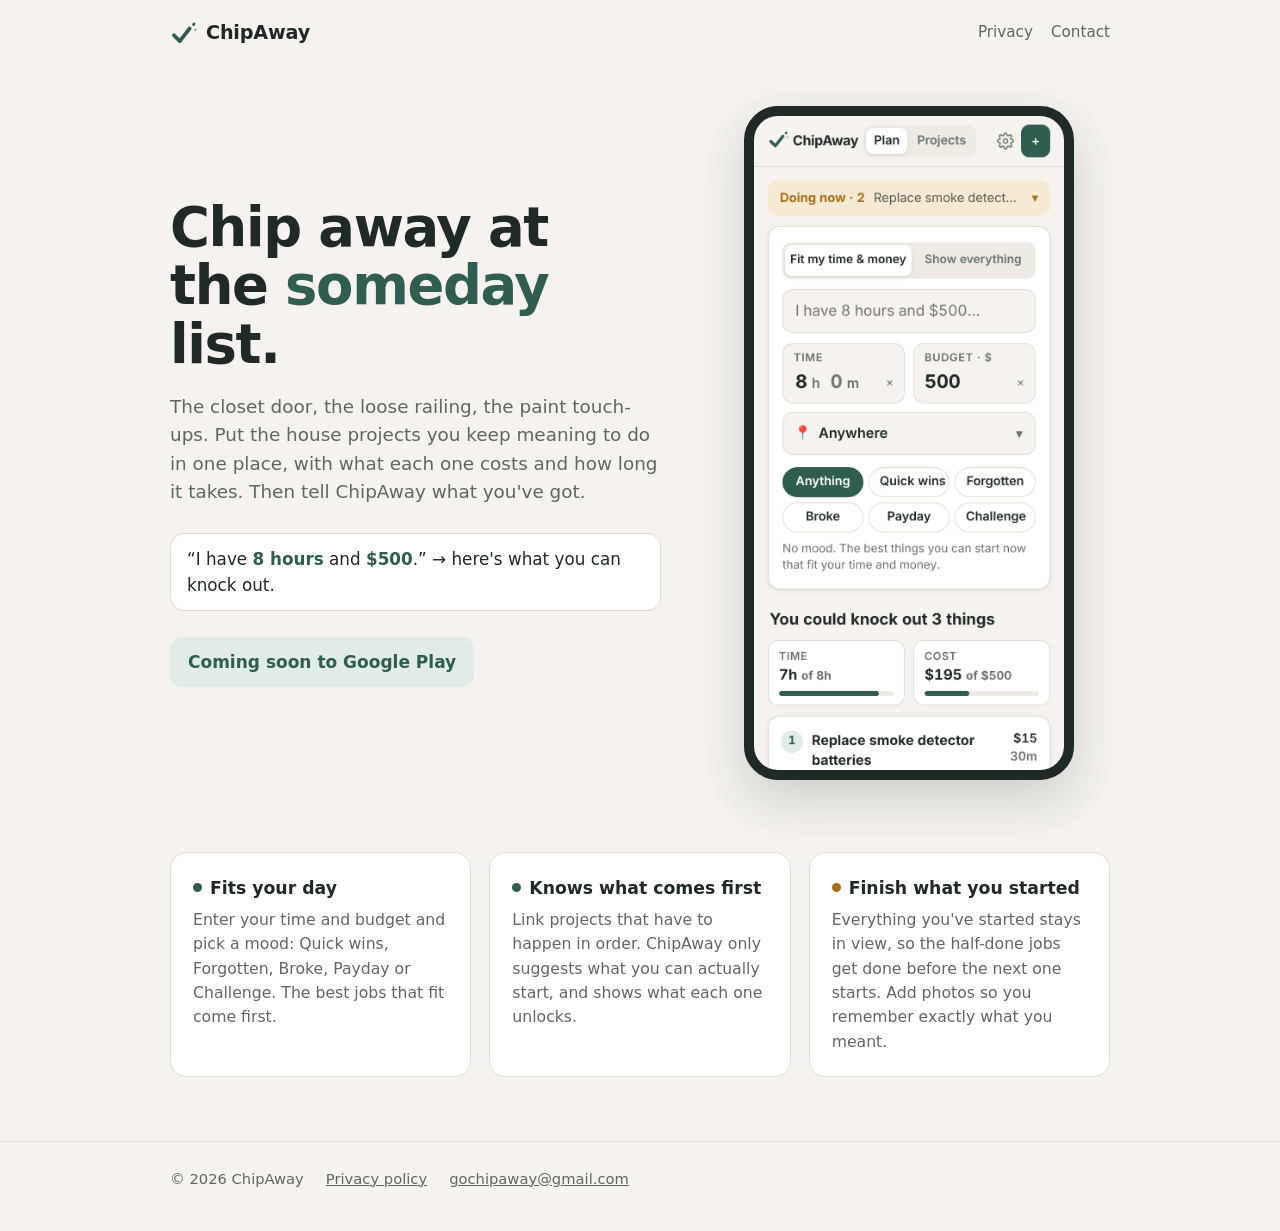
==== index.html @ 8624a519 "Homepage and privacy policy Co-Authored-By: Claude Opus 5.5 <noreply@anthropic.com> Claude-Session: " ====
<!doctype html>
<html lang="en">
<head>
<meta charset="utf-8">
<meta name="viewport" content="width=device-width, initial-scale=1">
<title>ChipAway · chip away at the someday list</title>
<meta name="description" content="ChipAway turns the house projects you keep meaning to do into a plan for the time and money you have today.">
<meta name="theme-color" content="#2f5d50">
<link rel="icon" href="/icon.svg" type="image/svg+xml">
<link rel="apple-touch-icon" href="/apple-touch-icon.png">
<link rel="stylesheet" href="/style.css">
<meta property="og:title" content="ChipAway">
<meta property="og:description" content="Chip away at the someday list. Tell it how much time and money you have; it tells you what you can get done.">
<meta property="og:image" content="https://gochipaway.com/plan.png">
</head>
<body>
<header class="top">
  <div class="wrap">
    <a class="brand" href="/"><svg width="28" height="28" viewBox="0 0 25 21" aria-hidden="true"><path d="M3.5 12.5l5.2 5.2L17.6 6.4" fill="none" stroke="currentColor" stroke-width="3.4" stroke-linecap="round" stroke-linejoin="round"/><path d="M20.6 1l2.4 1-1.2 2.4-2.2-.8z" fill="currentColor"/><path d="M22.3 6.8l1.5.4-.5 1.5-1.3-.5z" fill="currentColor" opacity=".7"/></svg>ChipAway</a>
    <nav><a href="/privacy/">Privacy</a><a href="mailto:gochipaway@gmail.com">Contact</a></nav>
  </div>
</header>

<main class="wrap">
  <section class="hero">
    <div>
      <h1>Chip away at the <em>someday</em> list.</h1>
      <p class="lead">The closet door, the loose railing, the paint touch-ups. Put the house projects you keep meaning to do in one place, with what each one costs and how long it takes. Then tell ChipAway what you've got.</p>
      <div class="ask">“I have <b>8 hours</b> and <b>$500</b>.” → here's what you can knock out.</div>
      <div><span class="badge soon">Coming soon to Google Play</span></div>
    </div>
    <div class="shot"><img src="/plan.png" alt="ChipAway's plan screen: time and budget boxes, mood buttons, and three projects that fit" width="720" height="1520"></div>
  </section>

  <section class="features">
    <div class="feature"><h3><span class="dot"></span>Fits your day</h3><p>Enter your time and budget and pick a mood: Quick wins, Forgotten, Broke, Payday or Challenge. The best jobs that fit come first.</p></div>
    <div class="feature"><h3><span class="dot"></span>Knows what comes first</h3><p>Link projects that have to happen in order. ChipAway only suggests what you can actually start, and shows what each one unlocks.</p></div>
    <div class="feature"><h3><span class="dot doing"></span>Finish what you started</h3><p>Everything you've started stays in view, so the half-done jobs get done before the next one starts. Add photos so you remember exactly what you meant.</p></div>
  </section>
</main>

<footer>
  <div class="wrap">
    <span>© 2026 ChipAway</span>
    <a href="/privacy/">Privacy policy</a>
    <a href="mailto:gochipaway@gmail.com">gochipaway@gmail.com</a>
  </div>
</footer>
</body>
</html>
---- style.css ----
:root {
  --bg: #f6f3ee; --surface: #ffffff; --line: #e2dcd2; --text: #1f2a26; --muted: #5f6763;
  --accent: #2f5d50; --accent-ink: #ffffff; --accent-soft: #e1ece7; --doing: #a8701a;
  color-scheme: light dark;
}
@media (prefers-color-scheme: dark) {
  :root { --bg: #141816; --surface: #1c211f; --line: #313835; --text: #e8ebe9; --muted: #9aa39f;
    --accent: #7fb8a4; --accent-ink: #0f1f1a; --accent-soft: #23352f; --doing: #e2b161; }
}
* { box-sizing: border-box; }
html { -webkit-text-size-adjust: 100%; }
body { margin: 0; background: var(--bg); color: var(--text); line-height: 1.55;
  font: 17px/1.55 system-ui, -apple-system, "Segoe UI", Roboto, Helvetica, Arial, sans-serif; }
a { color: var(--accent); }
.wrap { max-width: 980px; margin: 0 auto; padding: 0 20px; }

header.top { padding: 18px 0; }
header.top .wrap { display: flex; align-items: center; gap: 10px; }
.brand { display: inline-flex; align-items: center; gap: 8px; text-decoration: none; color: var(--text); font-weight: 750; font-size: 1.2rem; letter-spacing: -.01em; }
.brand svg { color: var(--accent); }
header.top nav { margin-left: auto; display: flex; gap: 18px; font-size: .95rem; }
header.top nav a { color: var(--muted); text-decoration: none; }
header.top nav a:hover { color: var(--text); }

.hero { display: grid; grid-template-columns: 1.1fr .9fr; gap: 48px; align-items: center; padding: 40px 0 64px; }
.hero h1 { font-size: clamp(2.2rem, 5.5vw, 3.4rem); line-height: 1.08; letter-spacing: -.025em; margin: 0 0 18px; }
.hero h1 em { font-style: normal; color: var(--accent); }
.hero p.lead { font-size: 1.15rem; color: var(--muted); margin: 0 0 26px; max-width: 34em; }
.ask { display: inline-block; background: var(--surface); border: 1px solid var(--line); border-radius: 14px; padding: 12px 16px; font-size: 1.05rem; margin-bottom: 26px; }
.ask b { color: var(--accent); }
.badge { display: inline-flex; align-items: center; gap: 8px; background: var(--accent); color: var(--accent-ink); border-radius: 12px; padding: 12px 18px; font-weight: 650; text-decoration: none; }
.badge.soon { background: var(--accent-soft); color: var(--accent); }
.shot { justify-self: center; width: min(330px, 100%); border-radius: 34px; border: 10px solid #1f2a26; overflow: hidden; box-shadow: 0 20px 50px rgba(31, 42, 38, .18); background: #1f2a26; }
.shot img { display: block; width: 100%; height: auto; }

.features { display: grid; grid-template-columns: repeat(3, 1fr); gap: 18px; padding: 8px 0 64px; }
.feature { background: var(--surface); border: 1px solid var(--line); border-radius: 16px; padding: 22px; }
.feature h3 { margin: 0 0 6px; font-size: 1.08rem; }
.feature p { margin: 0; color: var(--muted); font-size: .98rem; }
.dot { display: inline-block; width: 9px; height: 9px; border-radius: 50%; background: var(--accent); margin-right: 8px; vertical-align: 2px; }
.dot.doing { background: var(--doing); }

footer { border-top: 1px solid var(--line); padding: 26px 0 40px; color: var(--muted); font-size: .92rem; }
footer .wrap { display: flex; flex-wrap: wrap; gap: 8px 22px; }
footer a { color: var(--muted); }

/* privacy page */
.doc { max-width: 720px; padding: 24px 0 64px; }
.doc h1 { font-size: 2.1rem; letter-spacing: -.02em; margin: 0 0 4px; }
.doc .date { color: var(--muted); margin: 0 0 28px; }
.doc h2 { font-size: 1.2rem; margin: 30px 0 8px; }
.doc p, .doc li { color: var(--text); }
.doc ul { padding-left: 22px; }
.doc .short { background: var(--surface); border: 1px solid var(--line); border-radius: 16px; padding: 18px 22px; }
.doc .short p { margin: 0; }

@media (max-width: 760px) {
  .hero { grid-template-columns: 1fr; gap: 36px; padding: 20px 0 48px; }
  .features { grid-template-columns: 1fr; }
  header.top nav { gap: 14px; }
}
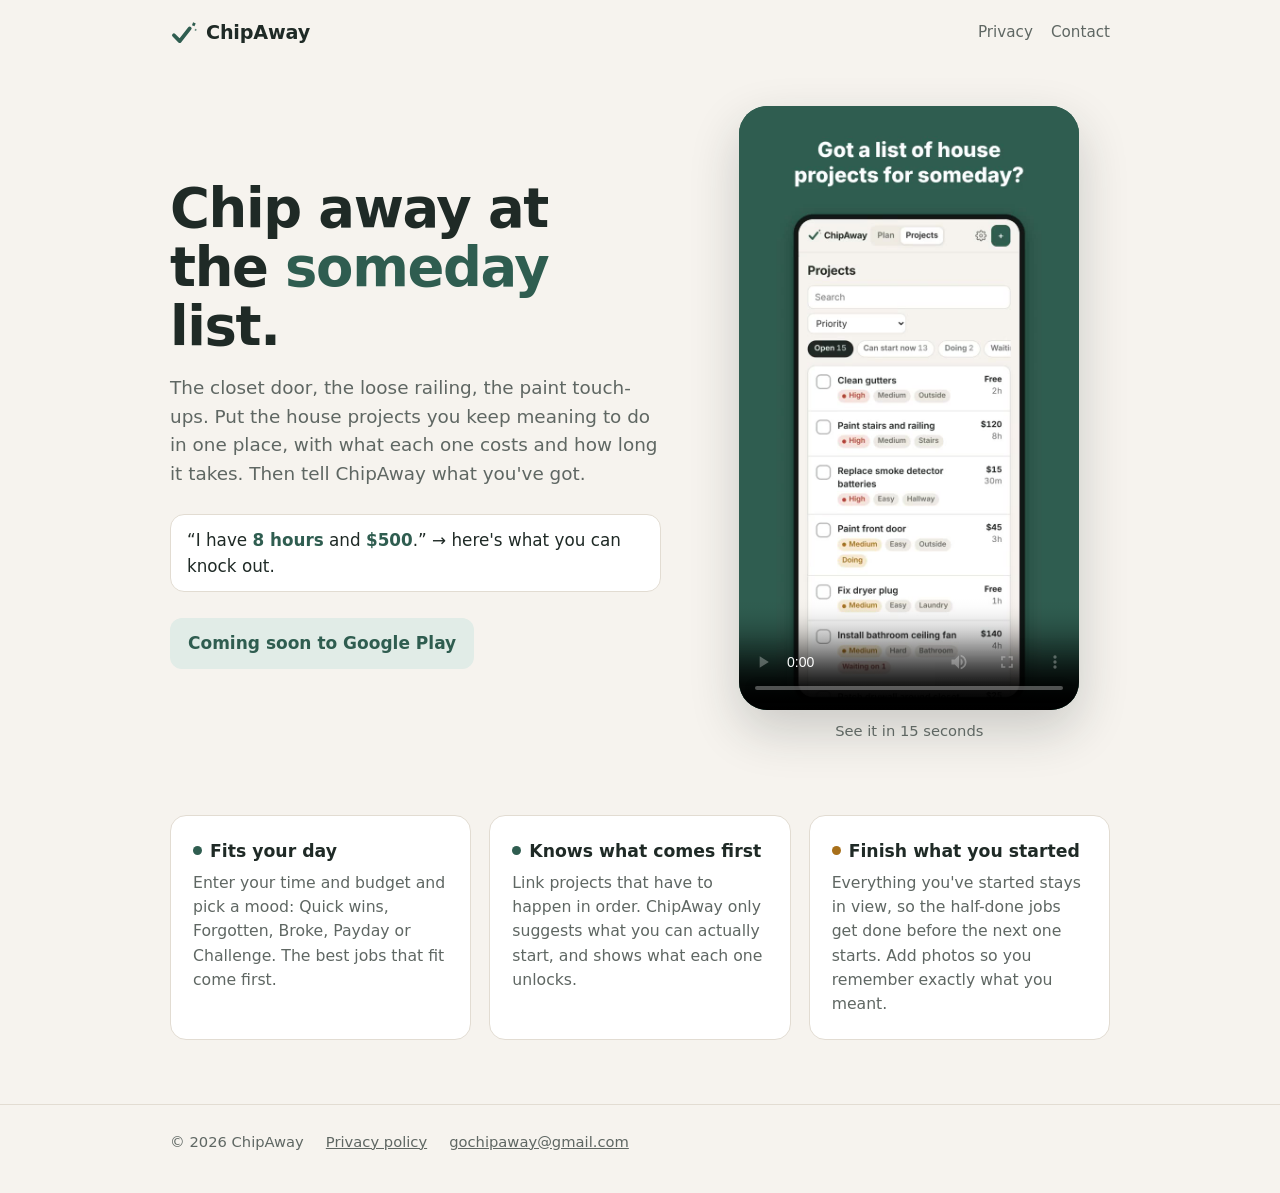
==== commit b6ac8021: "Homepage: 15-second demo video Co-Authored-By: Claude Opus 5.5 <noreply@anthropic.com> Claude-Sessio" ====
--- a/index.html
+++ b/index.html
@@ -29,7 +29,11 @@
       <div class="ask">“I have <b>8 hours</b> and <b>$500</b>.” → here's what you can knock out.</div>
       <div><span class="badge soon">Coming soon to Google Play</span></div>
     </div>
-    <div class="shot"><img src="/plan.png" alt="ChipAway's plan screen: time and budget boxes, mood buttons, and three projects that fit" width="720" height="1520"></div>
+    <figure class="demo">
+      <video src="/demo.mp4" poster="/demo-poster.jpg" controls playsinline preload="metadata" width="720" height="1280"
+        aria-label="15-second demo of ChipAway: typing 8 hours and $500, picking a mood, and checking a project off"></video>
+      <figcaption>See it in 15 seconds</figcaption>
+    </figure>
   </section>
 
   <section class="features">
--- a/style.css
+++ b/style.css
@@ -32,6 +32,9 @@
 .badge.soon { background: var(--accent-soft); color: var(--accent); }
 .shot { justify-self: center; width: min(330px, 100%); border-radius: 34px; border: 10px solid #1f2a26; overflow: hidden; box-shadow: 0 20px 50px rgba(31, 42, 38, .18); background: #1f2a26; }
 .shot img { display: block; width: 100%; height: auto; }
+.demo { justify-self: center; width: min(340px, 100%); margin: 0; }
+.demo video { display: block; width: 100%; height: auto; aspect-ratio: 9 / 16; border-radius: 28px; background: #2f5d50; box-shadow: 0 20px 50px rgba(31, 42, 38, .2); }
+.demo figcaption { text-align: center; color: var(--muted); font-size: .92rem; margin-top: 10px; }
 
 .features { display: grid; grid-template-columns: repeat(3, 1fr); gap: 18px; padding: 8px 0 64px; }
 .feature { background: var(--surface); border: 1px solid var(--line); border-radius: 16px; padding: 22px; }
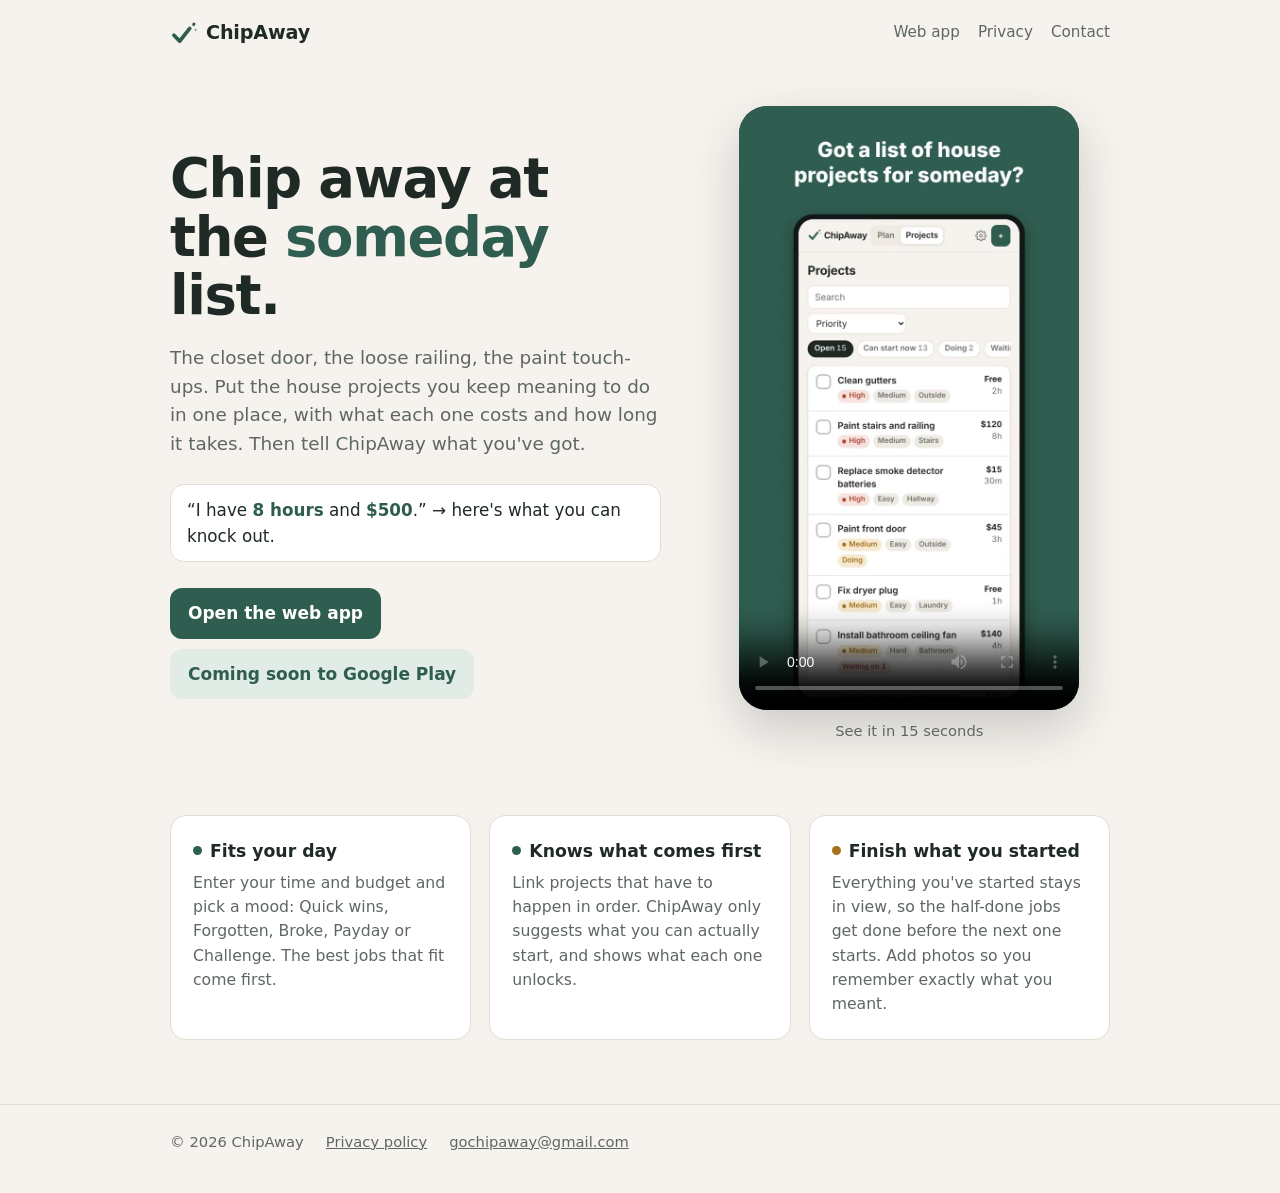
==== commit aa868df2: "Web app: first-visit sign-in choice; 'Open the web app' on the landing page Co-Authored-By: Claude O" ====
--- a/index.html
+++ b/index.html
@@ -8,7 +8,7 @@
 <meta name="theme-color" content="#2f5d50">
 <link rel="icon" href="/icon.svg" type="image/svg+xml">
 <link rel="apple-touch-icon" href="/apple-touch-icon.png">
-<link rel="stylesheet" href="/style.css">
+<link rel="stylesheet" href="/style.css?v=2">
 <meta property="og:title" content="ChipAway">
 <meta property="og:description" content="Chip away at the someday list. Tell it how much time and money you have; it tells you what you can get done.">
 <meta property="og:image" content="https://gochipaway.com/plan.png">
@@ -17,7 +17,7 @@
 <header class="top">
   <div class="wrap">
     <a class="brand" href="/"><svg width="28" height="28" viewBox="0 0 25 21" aria-hidden="true"><path d="M3.5 12.5l5.2 5.2L17.6 6.4" fill="none" stroke="currentColor" stroke-width="3.4" stroke-linecap="round" stroke-linejoin="round"/><path d="M20.6 1l2.4 1-1.2 2.4-2.2-.8z" fill="currentColor"/><path d="M22.3 6.8l1.5.4-.5 1.5-1.3-.5z" fill="currentColor" opacity=".7"/></svg>ChipAway</a>
-    <nav><a href="/privacy/">Privacy</a><a href="mailto:gochipaway@gmail.com">Contact</a></nav>
+    <nav><a href="/app/">Web app</a><a href="/privacy/">Privacy</a><a href="mailto:gochipaway@gmail.com">Contact</a></nav>
   </div>
 </header>
 
@@ -27,10 +27,10 @@
       <h1>Chip away at the <em>someday</em> list.</h1>
       <p class="lead">The closet door, the loose railing, the paint touch-ups. Put the house projects you keep meaning to do in one place, with what each one costs and how long it takes. Then tell ChipAway what you've got.</p>
       <div class="ask">“I have <b>8 hours</b> and <b>$500</b>.” → here's what you can knock out.</div>
-      <div><span class="badge soon">Coming soon to Google Play</span></div>
+      <div class="ctas"><a class="badge" href="/app/">Open the web app</a><span class="badge soon">Coming soon to Google Play</span></div>
     </div>
     <figure class="demo">
-      <video src="/demo.mp4" poster="/demo-poster.jpg" controls playsinline preload="metadata" width="720" height="1280"
+      <video src="/demo.mp4" poster="/demo-poster.jpg" controls playsinline preload="metadata" width="720" height="1280" style="max-width:100%;height:auto"
         aria-label="15-second demo of ChipAway: typing 8 hours and $500, picking a mood, and checking a project off"></video>
       <figcaption>See it in 15 seconds</figcaption>
     </figure>
--- a/style.css
+++ b/style.css
@@ -30,6 +30,7 @@
 .ask b { color: var(--accent); }
 .badge { display: inline-flex; align-items: center; gap: 8px; background: var(--accent); color: var(--accent-ink); border-radius: 12px; padding: 12px 18px; font-weight: 650; text-decoration: none; }
 .badge.soon { background: var(--accent-soft); color: var(--accent); }
+.ctas { display: flex; flex-wrap: wrap; gap: 10px; }
 .shot { justify-self: center; width: min(330px, 100%); border-radius: 34px; border: 10px solid #1f2a26; overflow: hidden; box-shadow: 0 20px 50px rgba(31, 42, 38, .18); background: #1f2a26; }
 .shot img { display: block; width: 100%; height: auto; }
 .demo { justify-self: center; width: min(340px, 100%); margin: 0; }
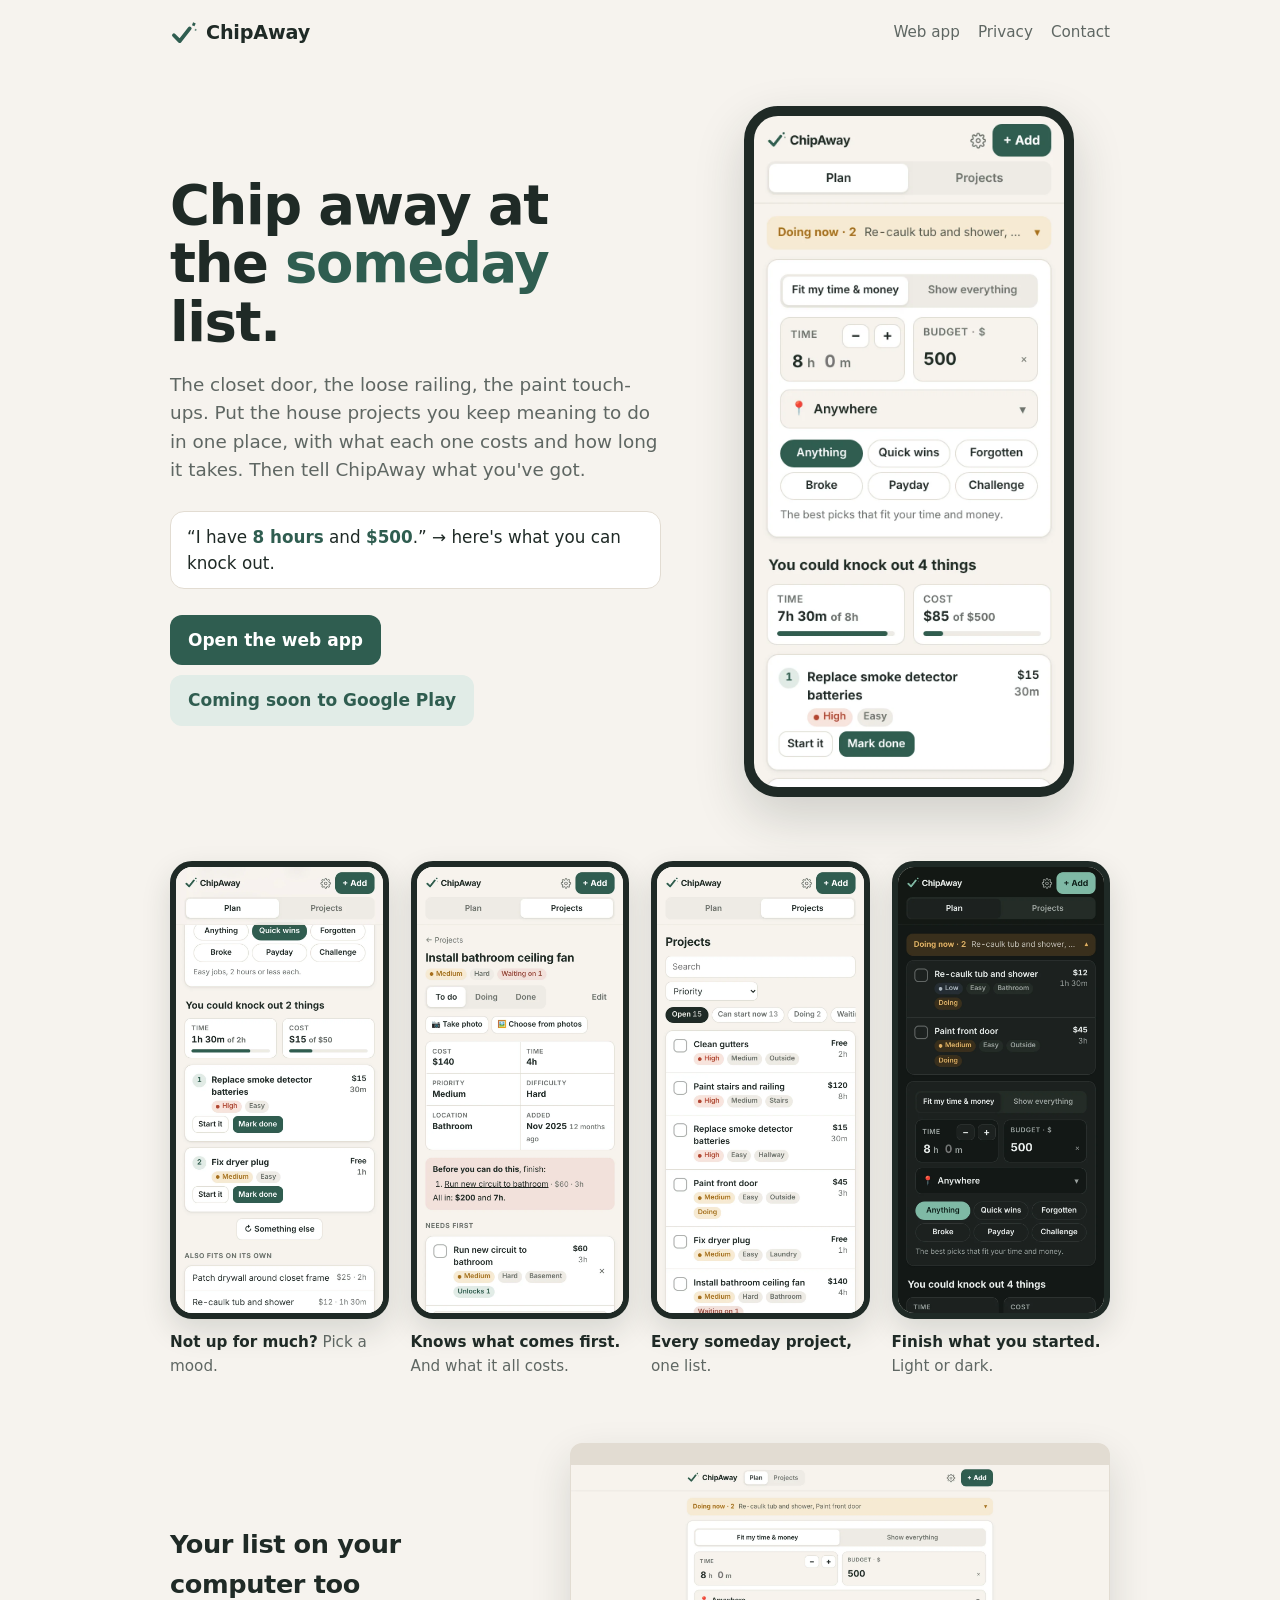
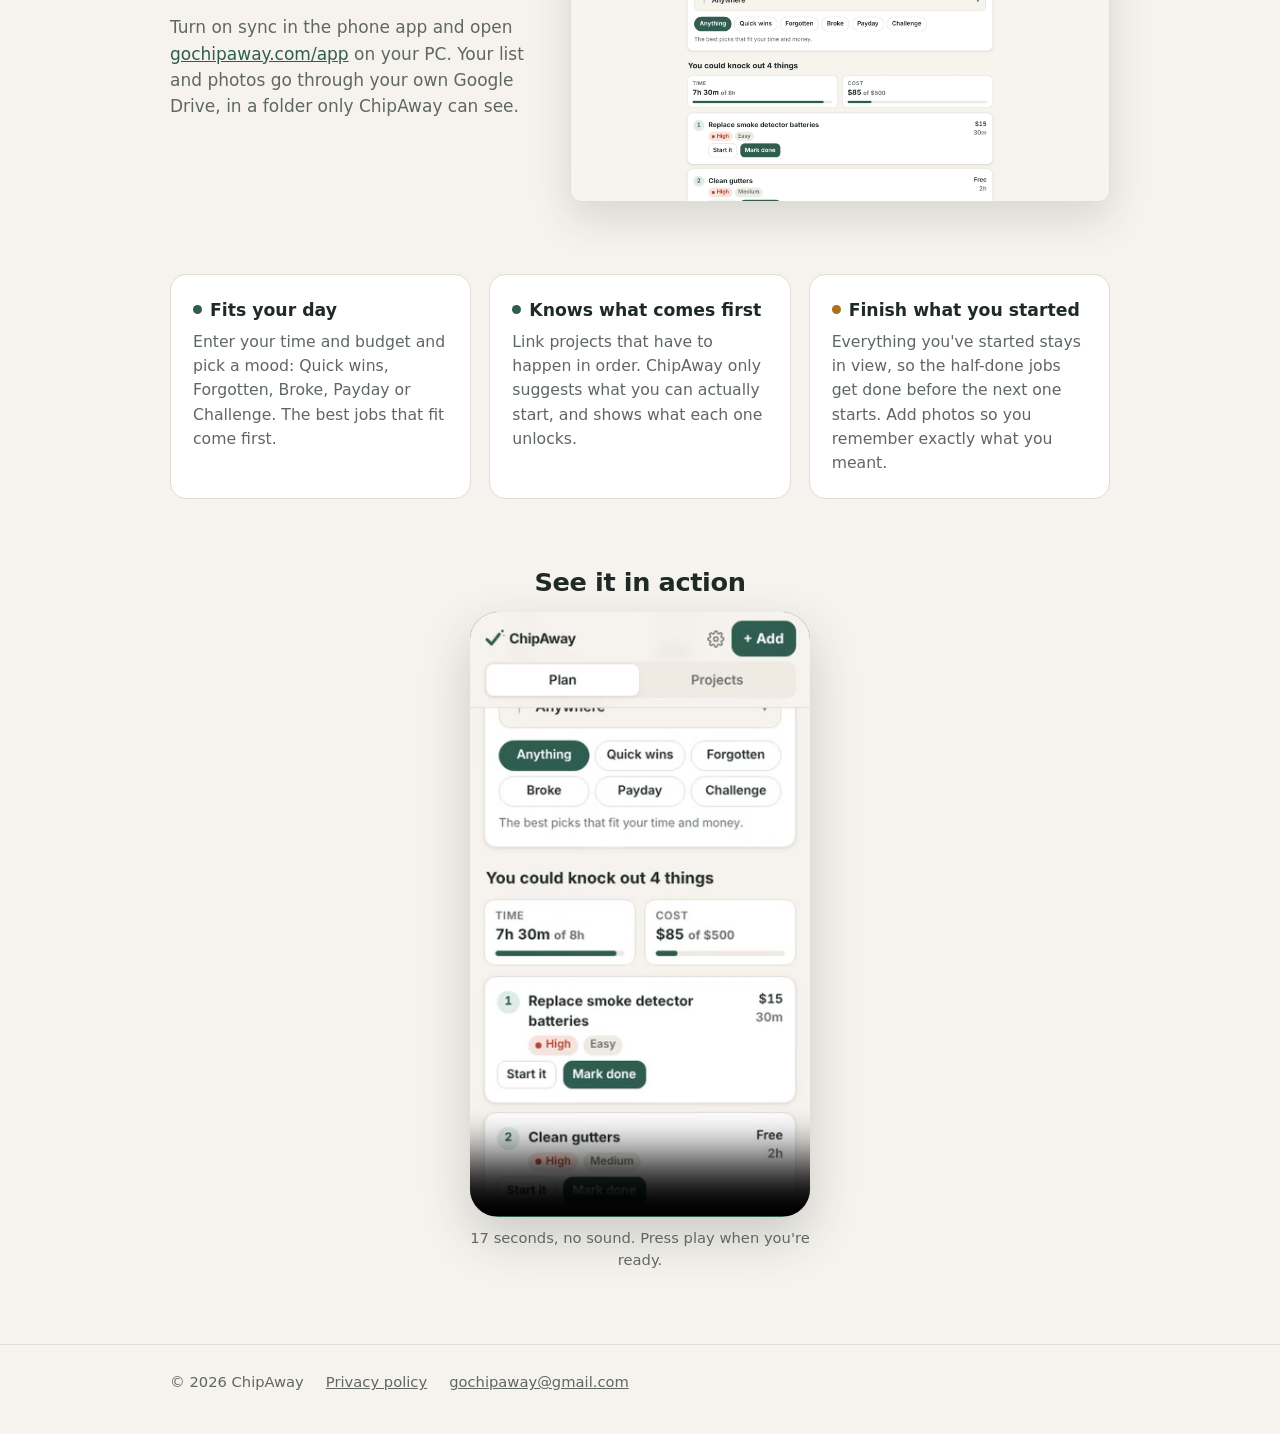
==== commit 6f332dd7: "Homepage: new screenshots first, silent demo video further down Screenshots from the current web app" ====
--- a/index.html
+++ b/index.html
@@ -8,7 +8,7 @@
 <meta name="theme-color" content="#2f5d50">
 <link rel="icon" href="/icon.svg" type="image/svg+xml">
 <link rel="apple-touch-icon" href="/apple-touch-icon.png">
-<link rel="stylesheet" href="/style.css?v=2">
+<link rel="stylesheet" href="/style.css?v=3">
 <meta property="og:title" content="ChipAway">
 <meta property="og:description" content="Chip away at the someday list. Tell it how much time and money you have; it tells you what you can get done.">
 <meta property="og:image" content="https://gochipaway.com/plan.png">
@@ -29,17 +29,39 @@
       <div class="ask">“I have <b>8 hours</b> and <b>$500</b>.” → here's what you can knock out.</div>
       <div class="ctas"><a class="badge" href="/app/">Open the web app</a><span class="badge soon">Coming soon to Google Play</span></div>
     </div>
-    <figure class="demo">
-      <video src="/demo.mp4" poster="/demo-poster.jpg" controls playsinline preload="metadata" width="720" height="1280" style="max-width:100%;height:auto"
-        aria-label="15-second demo of ChipAway: typing 8 hours and $500, picking a mood, and checking a project off"></video>
-      <figcaption>See it in 15 seconds</figcaption>
+    <figure class="shot">
+      <img src="/shots/1-plan.webp" width="780" height="1688" fetchpriority="high" alt="ChipAway's plan screen: 8 hours and $500 in, four projects that fit, starting with replacing the smoke detector batteries">
     </figure>
+  </section>
+
+  <section class="gallery" aria-label="Screenshots">
+    <figure><img src="/shots/2-quick.webp" width="780" height="1688" alt="Quick wins mood with 2 hours and $50: two easy jobs that fit"><figcaption><b>Not up for much?</b> Pick a mood.</figcaption></figure>
+    <figure><img src="/shots/3-item.webp" width="780" height="1688" alt="A project page: the bathroom fan waits on running a new circuit first, $200 and 7 hours all in"><figcaption><b>Knows what comes first.</b> And what it all costs.</figcaption></figure>
+    <figure><img src="/shots/4-projects.webp" width="780" height="1688" alt="The projects list with cost, time, priority, difficulty and location"><figcaption><b>Every someday project,</b> one list.</figcaption></figure>
+    <figure><img src="/shots/5-dark.webp" width="780" height="1688" alt="Dark mode, with the two projects already started at the top"><figcaption><b>Finish what you started.</b> Light or dark.</figcaption></figure>
+  </section>
+
+  <section class="pc">
+    <div>
+      <h2>Your list on your computer too</h2>
+      <p>Turn on sync in the phone app and open <a href="/app/">gochipaway.com/app</a> on your PC. Your list and photos go through your own Google Drive, in a folder only ChipAway can see.</p>
+    </div>
+    <figure><img src="/shots/pc.webp" width="1920" height="1200" loading="lazy" alt="The ChipAway web app in a desktop browser, showing the same plan screen"></figure>
   </section>
 
   <section class="features">
     <div class="feature"><h3><span class="dot"></span>Fits your day</h3><p>Enter your time and budget and pick a mood: Quick wins, Forgotten, Broke, Payday or Challenge. The best jobs that fit come first.</p></div>
     <div class="feature"><h3><span class="dot"></span>Knows what comes first</h3><p>Link projects that have to happen in order. ChipAway only suggests what you can actually start, and shows what each one unlocks.</p></div>
     <div class="feature"><h3><span class="dot doing"></span>Finish what you started</h3><p>Everything you've started stays in view, so the half-done jobs get done before the next one starts. Add photos so you remember exactly what you meant.</p></div>
+  </section>
+
+  <section class="video">
+    <h2>See it in action</h2>
+    <figure class="demo">
+      <video src="/demo.mp4" poster="/demo-poster.jpg" controls muted playsinline preload="none" width="720" height="1280"
+        aria-label="17-second demo of ChipAway, no sound: typing 8 hours and $500, picking Quick wins, checking a project off, and opening a project that waits on another"></video>
+      <figcaption>17 seconds, no sound. Press play when you're ready.</figcaption>
+    </figure>
   </section>
 </main>
 
--- a/style.css
+++ b/style.css
@@ -33,10 +33,22 @@
 .ctas { display: flex; flex-wrap: wrap; gap: 10px; }
 .shot { justify-self: center; width: min(330px, 100%); border-radius: 34px; border: 10px solid #1f2a26; overflow: hidden; box-shadow: 0 20px 50px rgba(31, 42, 38, .18); background: #1f2a26; }
 .shot img { display: block; width: 100%; height: auto; }
-.demo { justify-self: center; width: min(340px, 100%); margin: 0; }
+.shot { margin: 0; }
+.demo { width: min(340px, 100%); margin: 0 auto; }
 .demo video { display: block; width: 100%; height: auto; aspect-ratio: 9 / 16; border-radius: 28px; background: #2f5d50; box-shadow: 0 20px 50px rgba(31, 42, 38, .2); }
 .demo figcaption { text-align: center; color: var(--muted); font-size: .92rem; margin-top: 10px; }
 
+.gallery { display: grid; grid-template-columns: repeat(4, 1fr); gap: 22px; padding: 0 0 64px; }
+.gallery figure { margin: 0; }
+.gallery img { display: block; width: 100%; height: auto; border-radius: 22px; border: 6px solid #1f2a26; background: #1f2a26; box-shadow: 0 12px 30px rgba(31, 42, 38, .14); }
+.gallery figcaption { margin-top: 12px; font-size: .95rem; color: var(--muted); }
+.gallery figcaption b { color: var(--text); font-weight: 650; }
+.pc { display: grid; grid-template-columns: .8fr 1.2fr; gap: 40px; align-items: center; padding: 0 0 64px; }
+.pc h2, .video h2 { font-size: 1.6rem; letter-spacing: -.015em; margin: 0 0 10px; }
+.pc p { color: var(--muted); margin: 0; }
+.pc figure { margin: 0; }
+.pc img { display: block; width: 100%; height: auto; border-radius: 12px; border: 1px solid var(--line); border-top: 22px solid var(--line); box-shadow: 0 16px 40px rgba(31, 42, 38, .14); }
+.video { padding: 0 0 72px; text-align: center; }
 .features { display: grid; grid-template-columns: repeat(3, 1fr); gap: 18px; padding: 8px 0 64px; }
 .feature { background: var(--surface); border: 1px solid var(--line); border-radius: 16px; padding: 22px; }
 .feature h3 { margin: 0 0 6px; font-size: 1.08rem; }
@@ -61,5 +73,8 @@
 @media (max-width: 760px) {
   .hero { grid-template-columns: 1fr; gap: 36px; padding: 20px 0 48px; }
   .features { grid-template-columns: 1fr; }
+  .gallery { display: flex; overflow-x: auto; scroll-snap-type: x mandatory; gap: 16px; margin: 0 -20px; padding: 0 20px 48px; scrollbar-width: none; }
+  .gallery figure { flex: 0 0 68%; scroll-snap-align: center; }
+  .pc { grid-template-columns: 1fr; gap: 22px; padding-bottom: 48px; }
   header.top nav { gap: 14px; }
 }
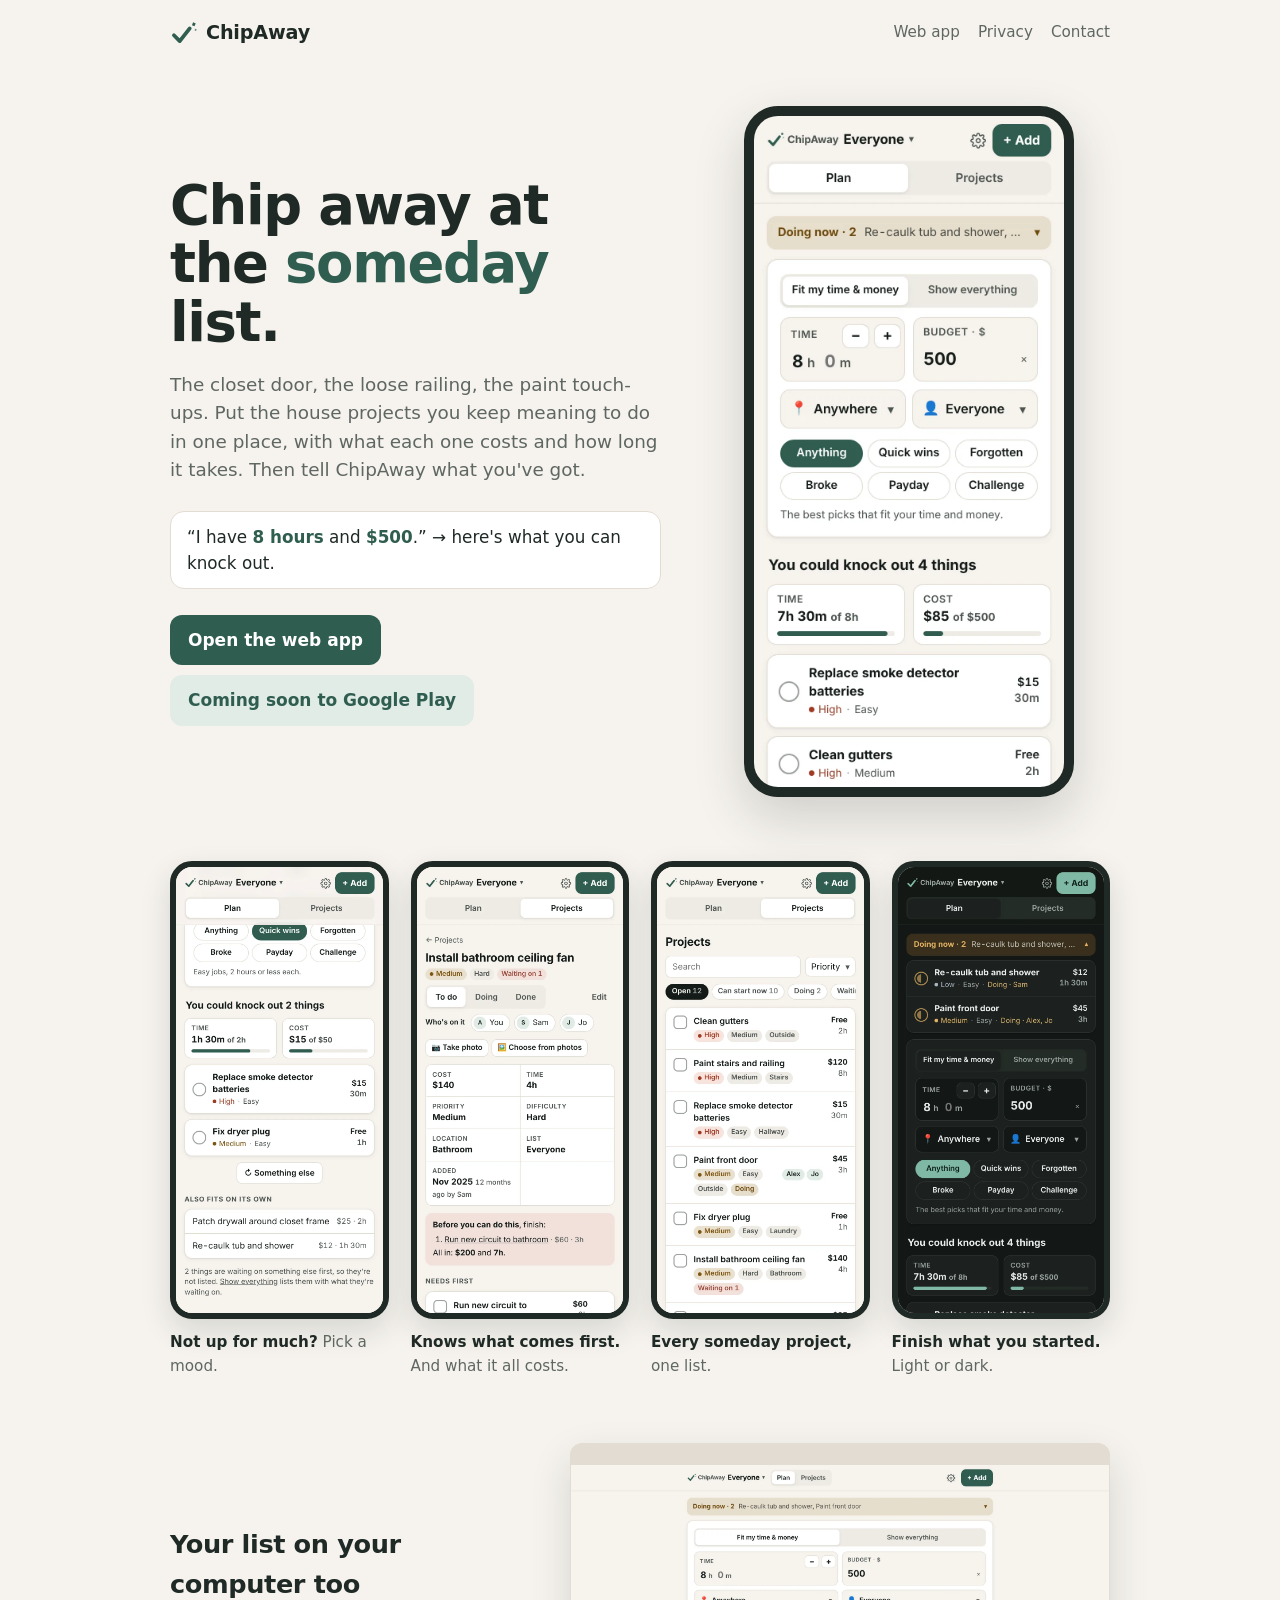
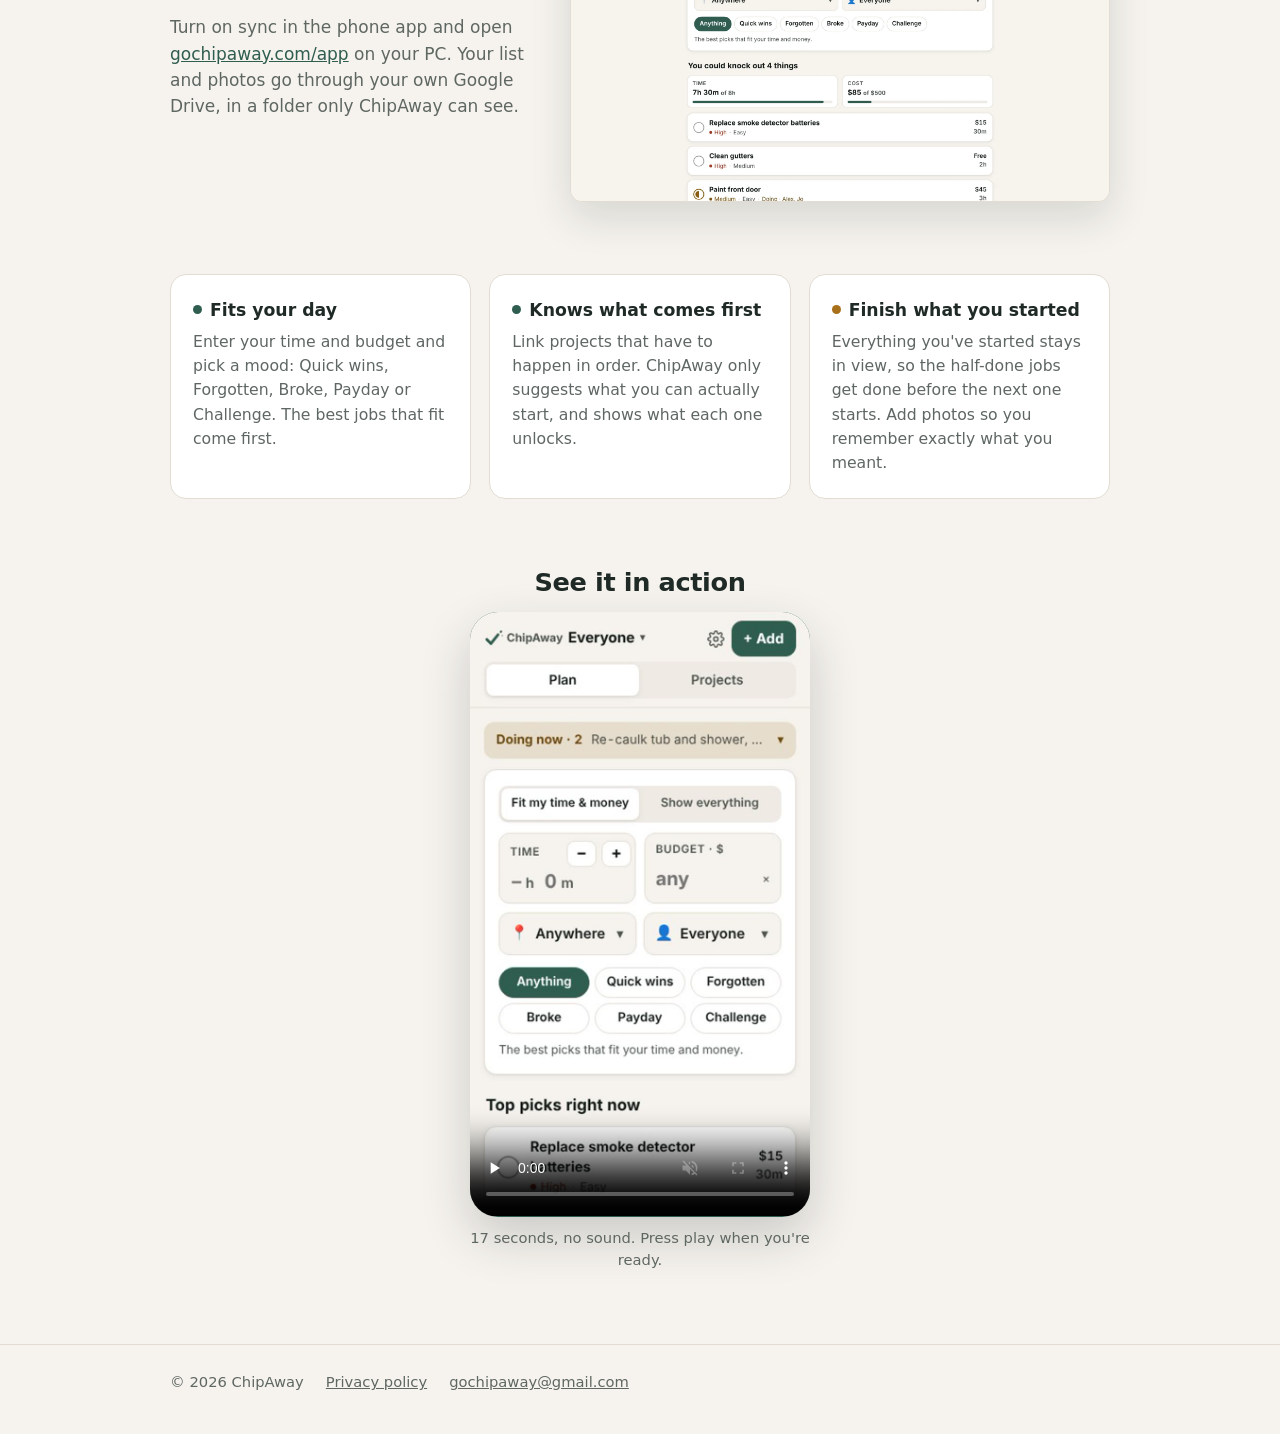
==== commit 5a64e636: "Homepage: screenshots and demo video from the current app Retaken from the web app as it is now: com" ====
--- a/index.html
+++ b/index.html
@@ -36,9 +36,9 @@
 
   <section class="gallery" aria-label="Screenshots">
     <figure><img src="/shots/2-quick.webp" width="780" height="1688" alt="Quick wins mood with 2 hours and $50: two easy jobs that fit"><figcaption><b>Not up for much?</b> Pick a mood.</figcaption></figure>
-    <figure><img src="/shots/3-item.webp" width="780" height="1688" alt="A project page: the bathroom fan waits on running a new circuit first, $200 and 7 hours all in"><figcaption><b>Knows what comes first.</b> And what it all costs.</figcaption></figure>
-    <figure><img src="/shots/4-projects.webp" width="780" height="1688" alt="The projects list with cost, time, priority, difficulty and location"><figcaption><b>Every someday project,</b> one list.</figcaption></figure>
-    <figure><img src="/shots/5-dark.webp" width="780" height="1688" alt="Dark mode, with the two projects already started at the top"><figcaption><b>Finish what you started.</b> Light or dark.</figcaption></figure>
+    <figure><img src="/shots/3-item.webp" width="780" height="1688" alt="A project page on a shared list: the bathroom fan, added by Sam, waits on running a new circuit first, $200 and 7 hours all in"><figcaption><b>Knows what comes first.</b> And what it all costs.</figcaption></figure>
+    <figure><img src="/shots/4-projects.webp" width="780" height="1688" alt="The projects list with cost, time, priority, difficulty, location and who is on each job"><figcaption><b>Every someday project,</b> one list.</figcaption></figure>
+    <figure><img src="/shots/5-dark.webp" width="780" height="1688" alt="Dark mode, with the two projects already started at the top and who is doing each one"><figcaption><b>Finish what you started.</b> Light or dark.</figcaption></figure>
   </section>
 
   <section class="pc">
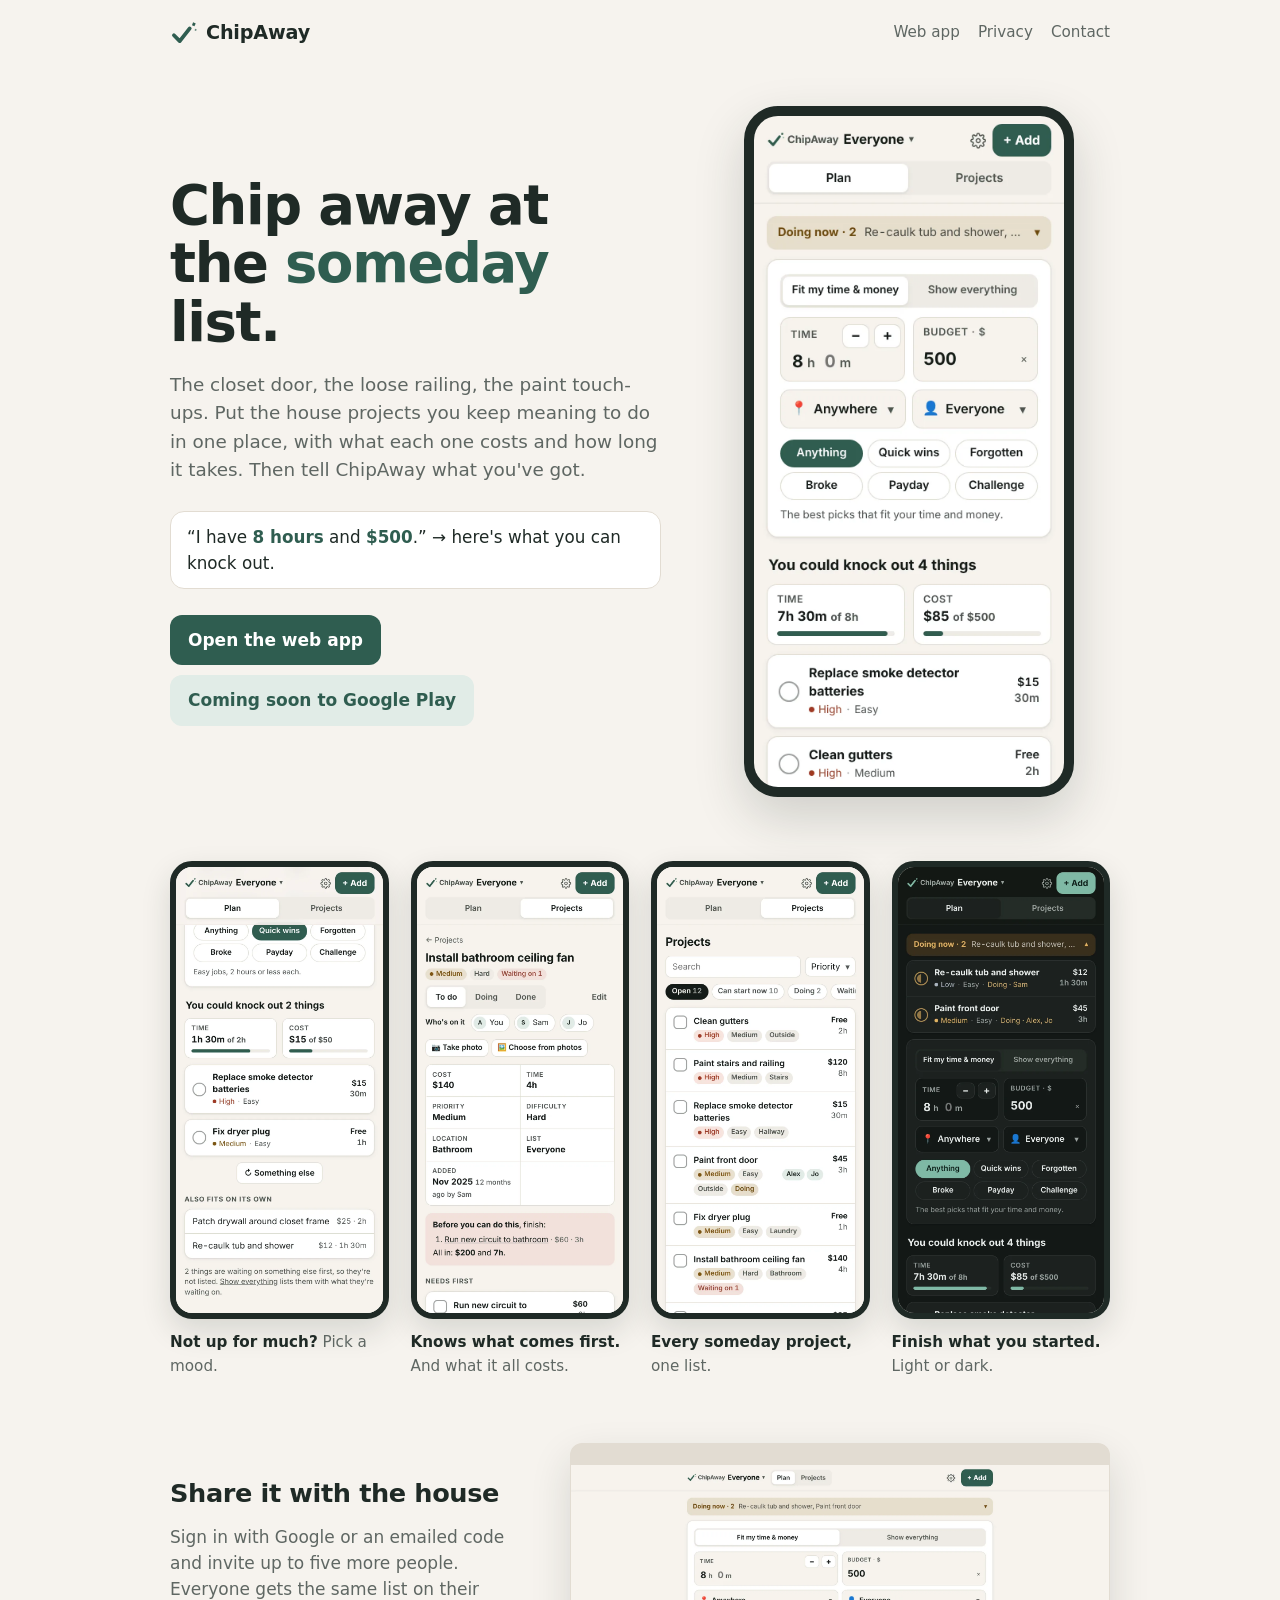
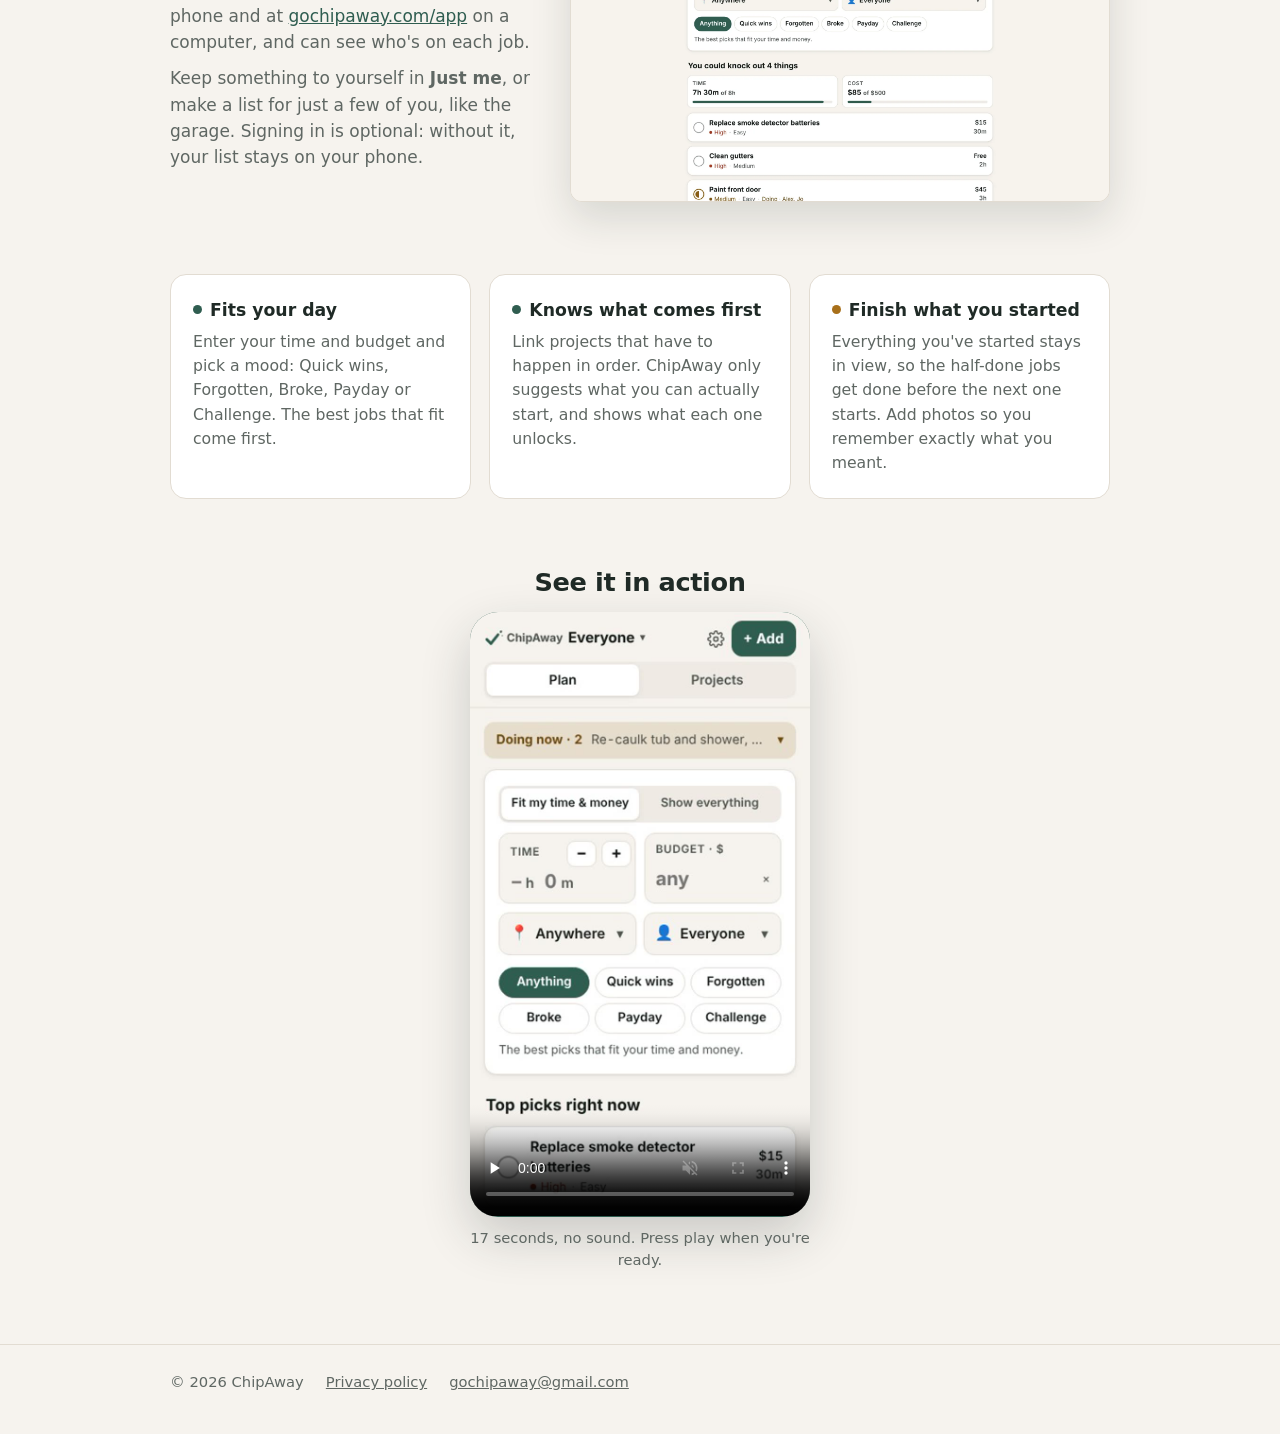
==== commit 2cb56112: "Homepage and privacy policy: shared lists instead of Drive sync The homepage's computer section now " ====
--- a/index.html
+++ b/index.html
@@ -8,7 +8,7 @@
 <meta name="theme-color" content="#2f5d50">
 <link rel="icon" href="/icon.svg" type="image/svg+xml">
 <link rel="apple-touch-icon" href="/apple-touch-icon.png">
-<link rel="stylesheet" href="/style.css?v=3">
+<link rel="stylesheet" href="/style.css?v=4">
 <meta property="og:title" content="ChipAway">
 <meta property="og:description" content="Chip away at the someday list. Tell it how much time and money you have; it tells you what you can get done.">
 <meta property="og:image" content="https://gochipaway.com/plan.png">
@@ -43,10 +43,11 @@
 
   <section class="pc">
     <div>
-      <h2>Your list on your computer too</h2>
-      <p>Turn on sync in the phone app and open <a href="/app/">gochipaway.com/app</a> on your PC. Your list and photos go through your own Google Drive, in a folder only ChipAway can see.</p>
+      <h2>Share it with the house</h2>
+      <p>Sign in with Google or an emailed code and invite up to five more people. Everyone gets the same list on their phone and at <a href="/app/">gochipaway.com/app</a> on a computer, and can see who's on each job.</p>
+      <p>Keep something to yourself in <b>Just me</b>, or make a list for just a few of you, like the garage. Signing in is optional: without it, your list stays on your phone.</p>
     </div>
-    <figure><img src="/shots/pc.webp" width="1920" height="1200" loading="lazy" alt="The ChipAway web app in a desktop browser, showing the same plan screen"></figure>
+    <figure><img src="/shots/pc.webp" width="1920" height="1200" loading="lazy" alt="The ChipAway web app in a desktop browser, showing the same plan screen on a shared list"></figure>
   </section>
 
   <section class="features">
--- a/style.css
+++ b/style.css
@@ -46,6 +46,7 @@
 .pc { display: grid; grid-template-columns: .8fr 1.2fr; gap: 40px; align-items: center; padding: 0 0 64px; }
 .pc h2, .video h2 { font-size: 1.6rem; letter-spacing: -.015em; margin: 0 0 10px; }
 .pc p { color: var(--muted); margin: 0; }
+.pc p + p { margin-top: 10px; }
 .pc figure { margin: 0; }
 .pc img { display: block; width: 100%; height: auto; border-radius: 12px; border: 1px solid var(--line); border-top: 22px solid var(--line); box-shadow: 0 16px 40px rgba(31, 42, 38, .14); }
 .video { padding: 0 0 72px; text-align: center; }
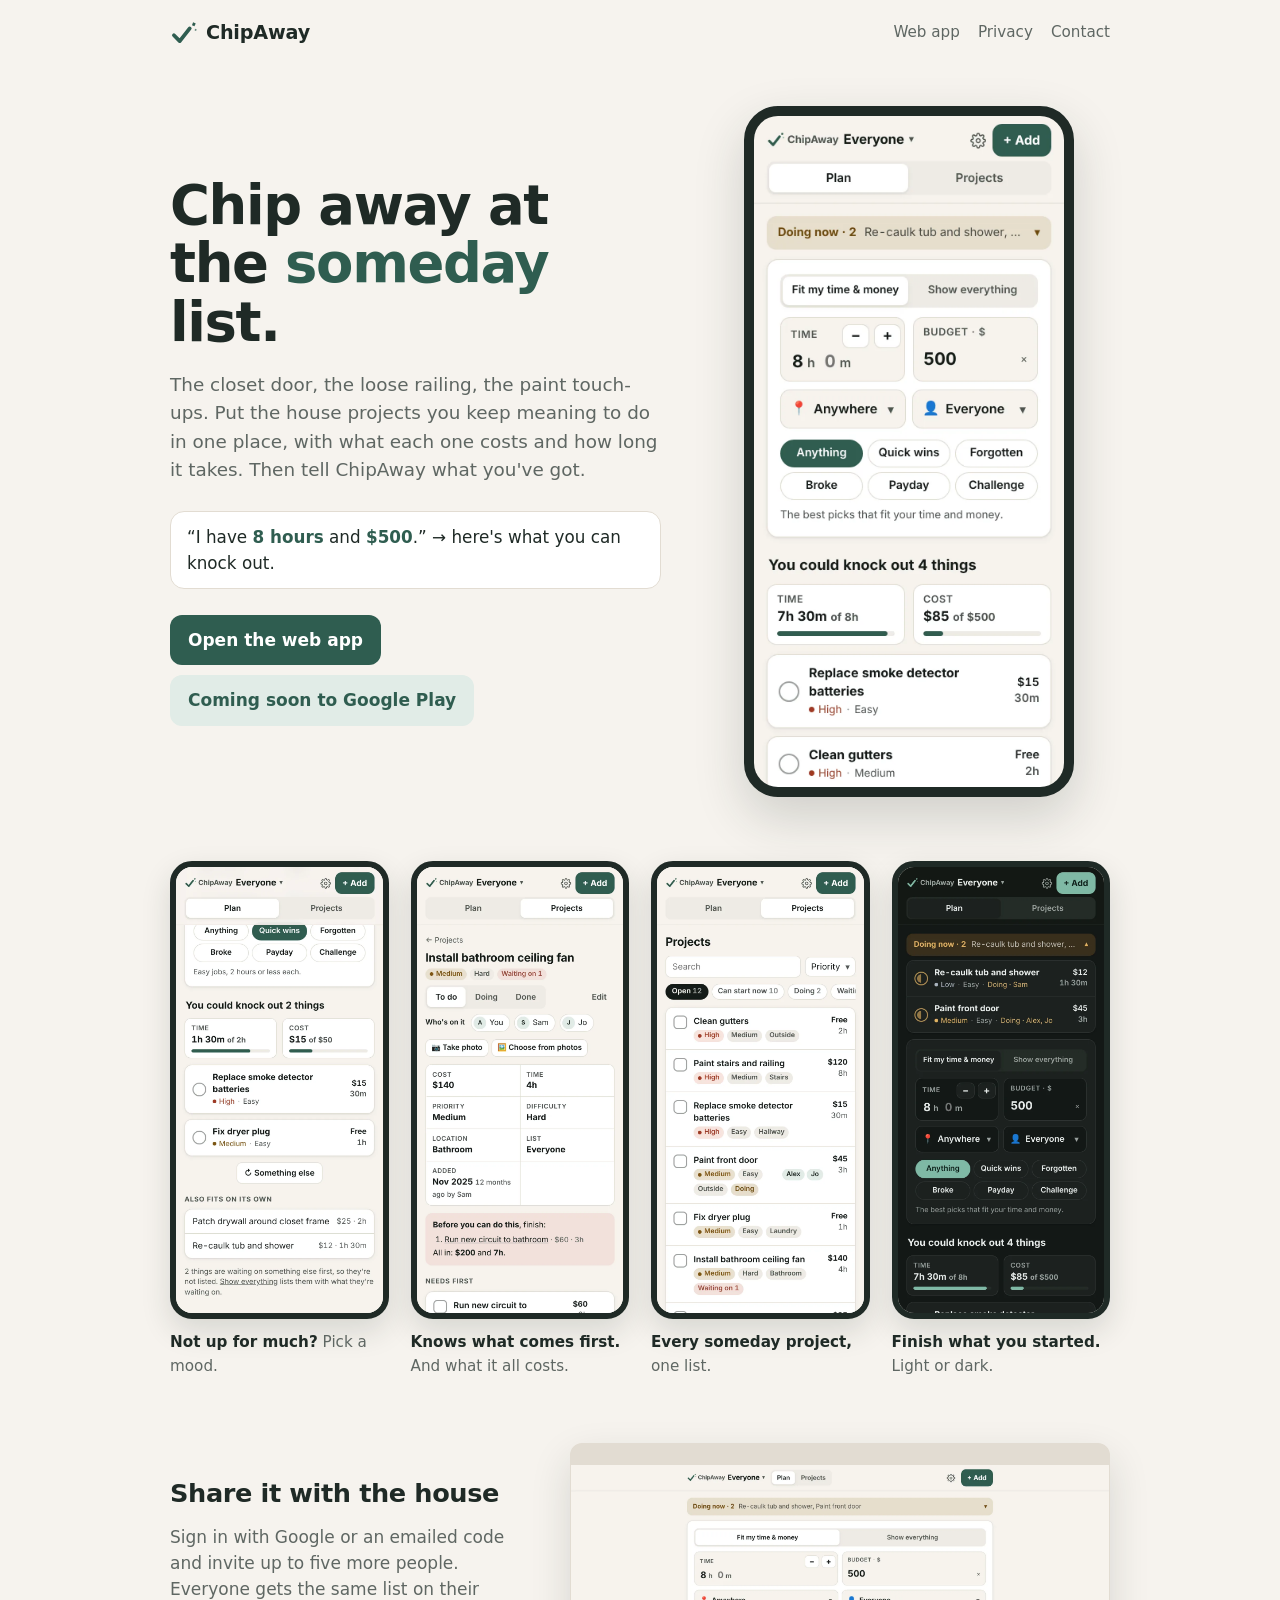
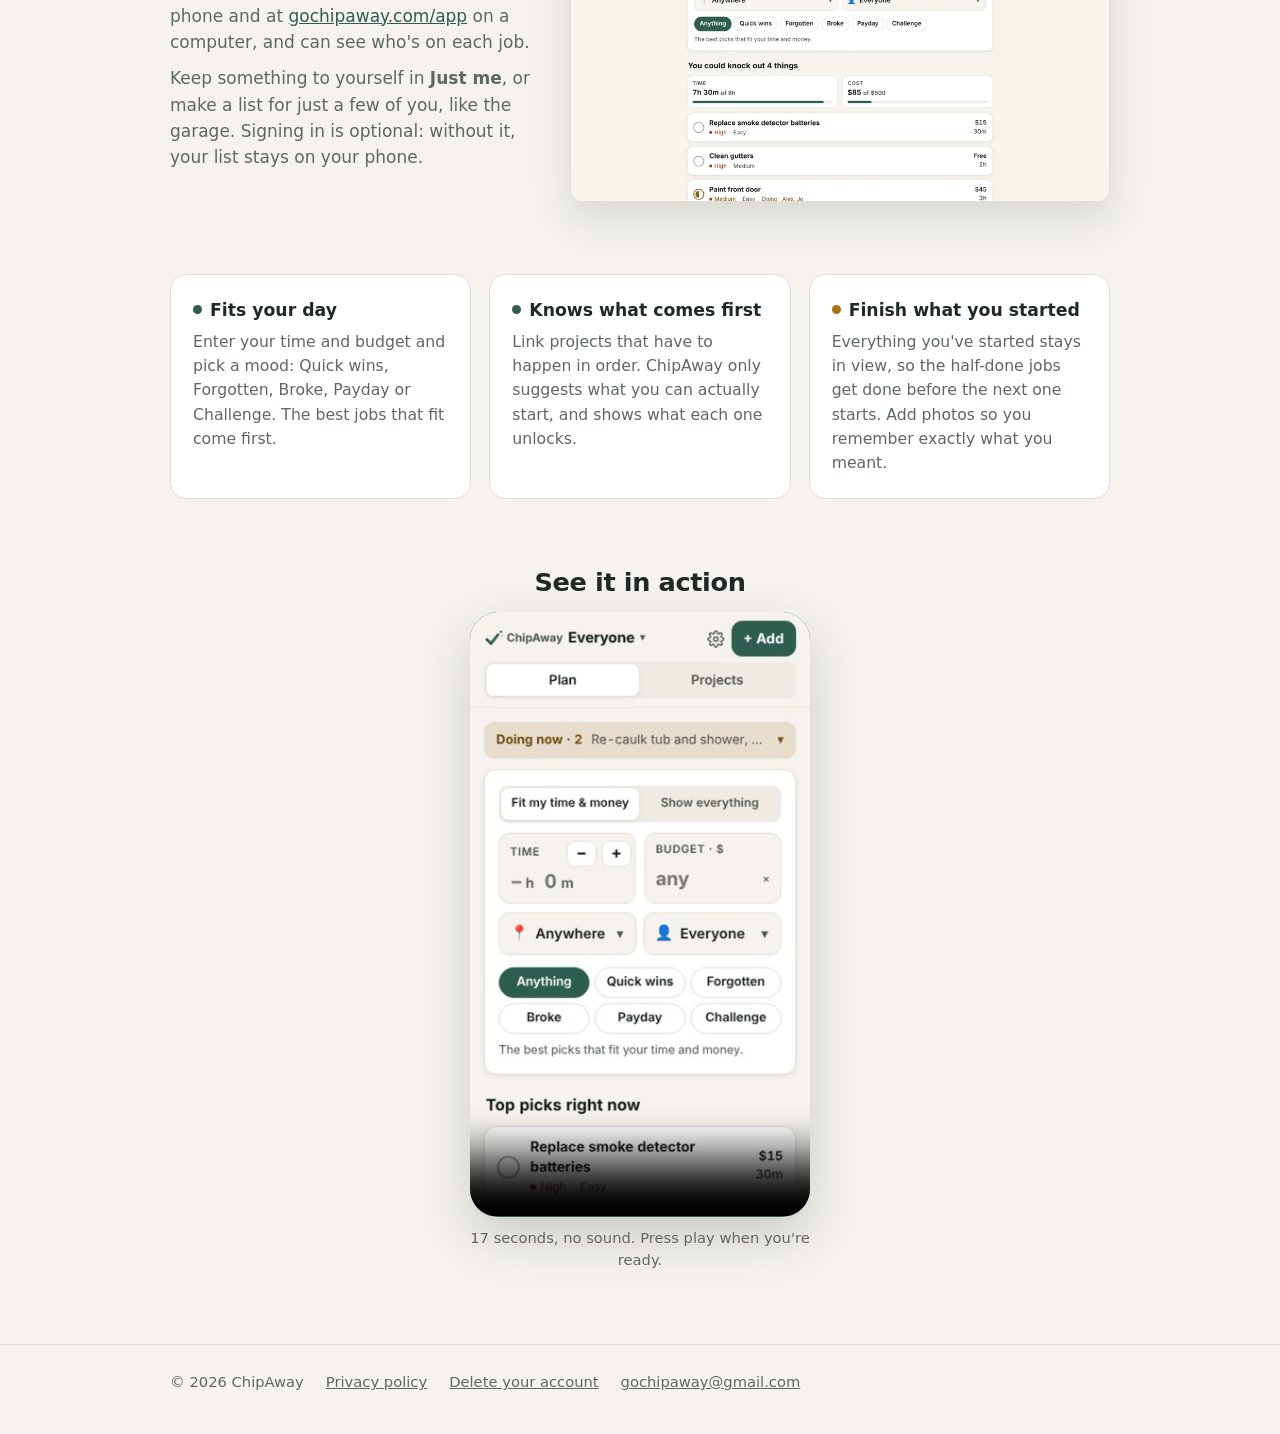
==== commit e6b444d6: "Delete your account page (gochipaway.com/delete) Step by step deletion from the app or the web app, " ====
--- a/index.html
+++ b/index.html
@@ -70,6 +70,7 @@
   <div class="wrap">
     <span>© 2026 ChipAway</span>
     <a href="/privacy/">Privacy policy</a>
+    <a href="/delete/">Delete your account</a>
     <a href="mailto:gochipaway@gmail.com">gochipaway@gmail.com</a>
   </div>
 </footer>
